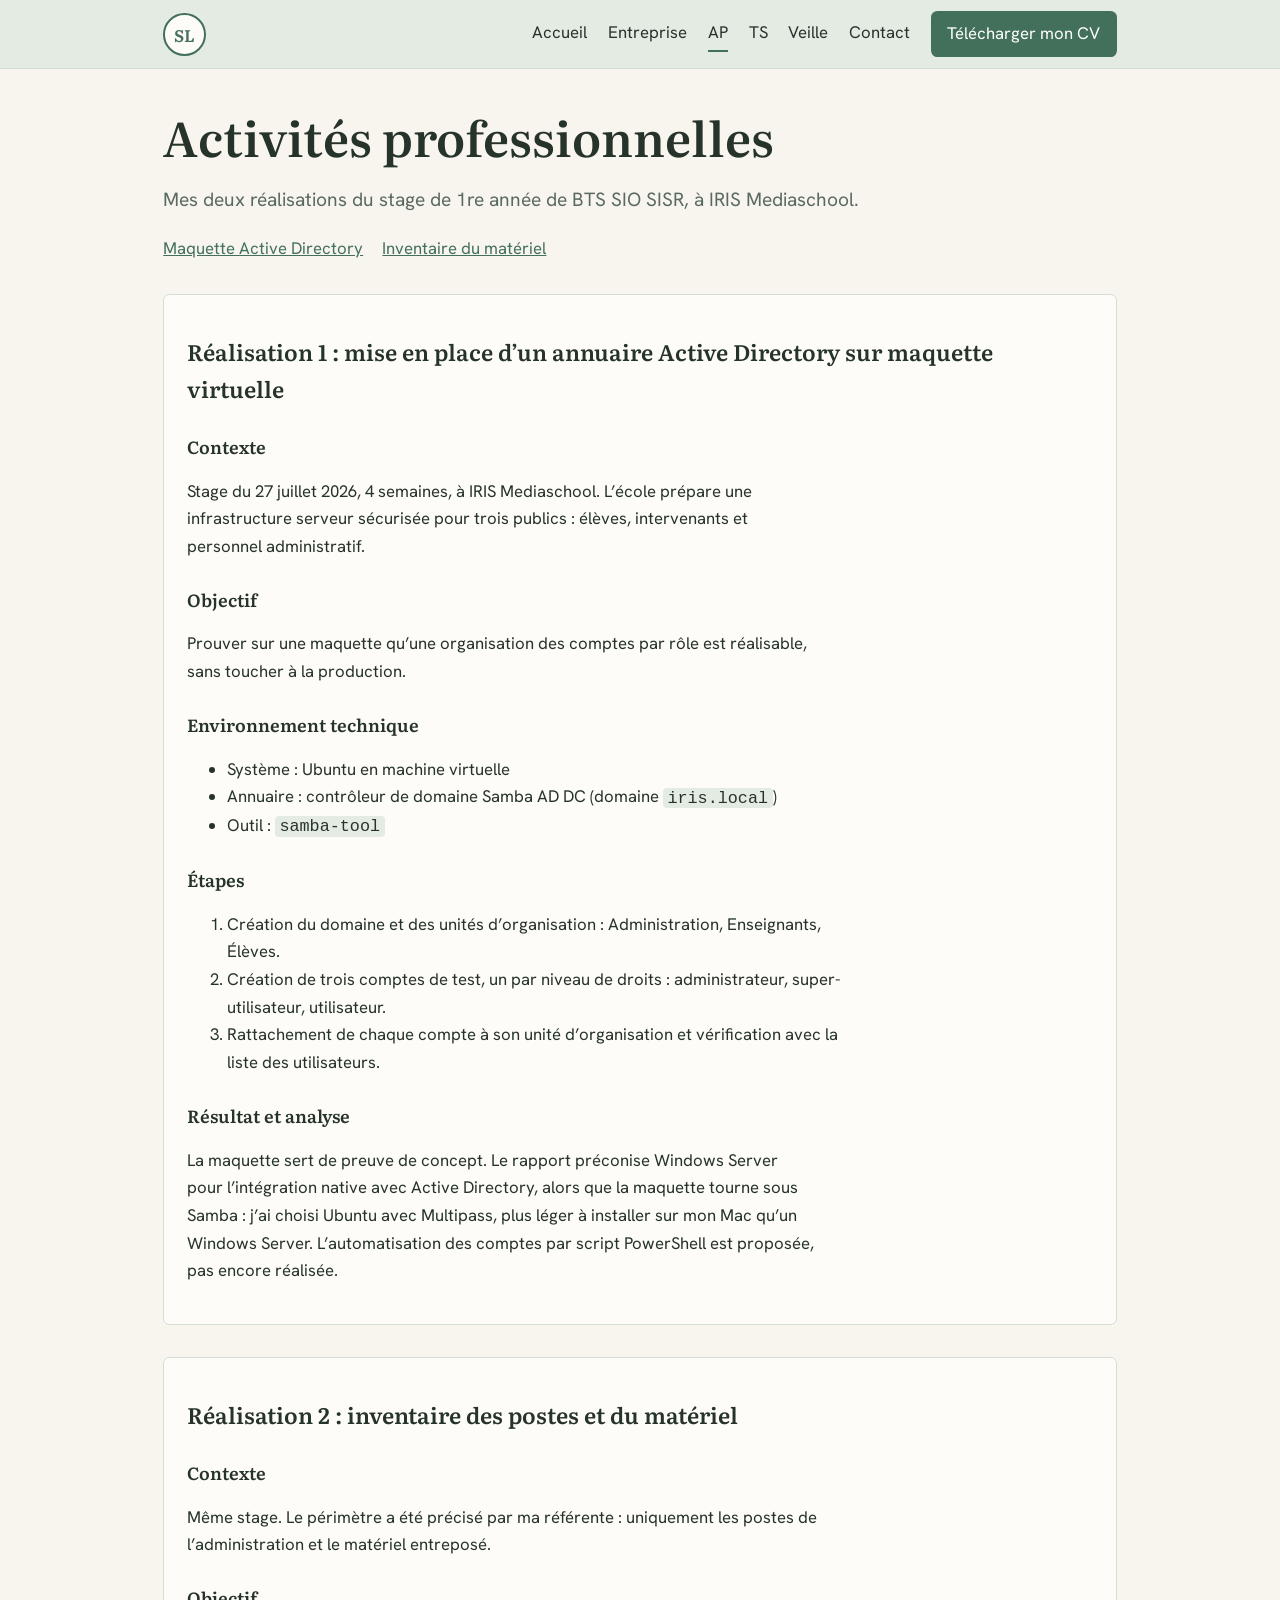
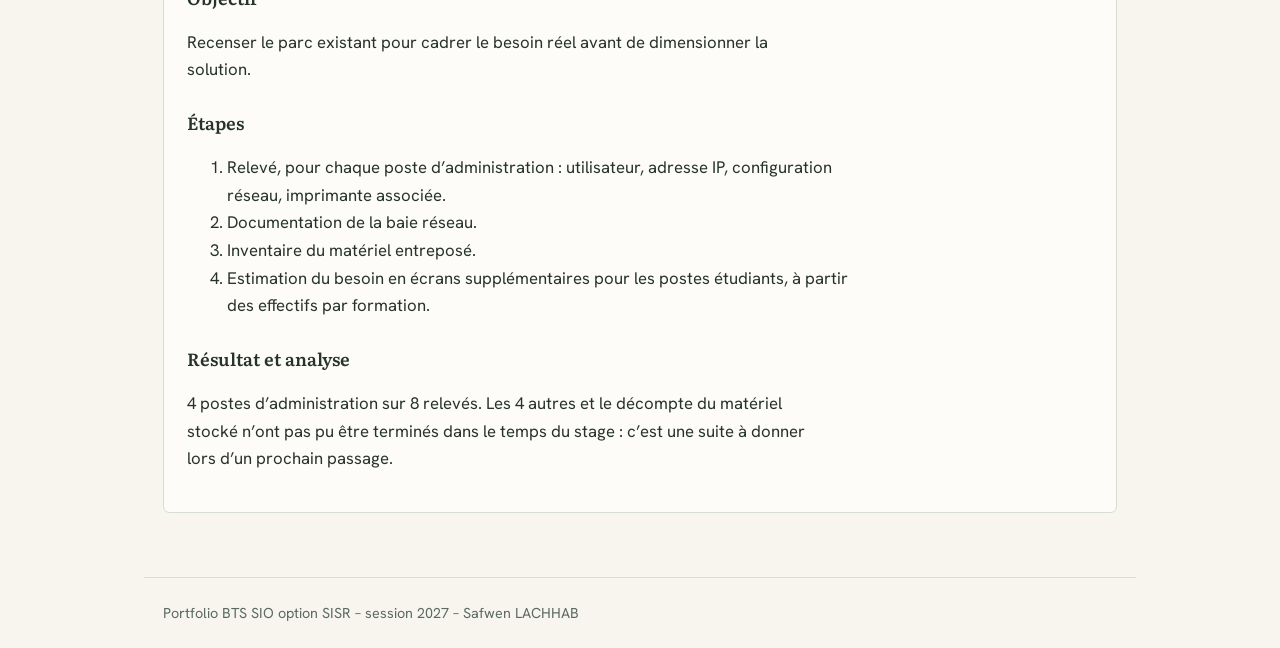
==== ap.html @ d820e356 "Add files via upload" ====
<!DOCTYPE html>
<html lang="fr">
<head>
<meta charset="utf-8">
<meta name="viewport" content="width=device-width, initial-scale=1">
<title>Activités professionnelles – Safwen LACHHAB</title>
<link rel="preconnect" href="https://fonts.googleapis.com">
<link rel="preconnect" href="https://fonts.gstatic.com" crossorigin>
<link href="https://fonts.googleapis.com/css2?family=Hanken+Grotesk:wght@400;600&family=Literata:wght@500;600&display=swap" rel="stylesheet">
<link rel="stylesheet" href="style.css">
</head>
<body>
<header class="top"><div class="bar">
<a class="logo" href="index.html" aria-label="Safwen Lachhab, accueil">SL</a>
<button class="burger" aria-expanded="false" aria-controls="menu">Menu</button>
<nav id="menu" aria-label="Navigation principale">
<a href="index.html">Accueil</a>
<a href="entreprise.html">Entreprise</a>
<a href="ap.html" aria-current="page">AP</a>
<a href="ts.html">TS</a>
<a href="veille.html">Veille</a>
<a href="contact.html">Contact</a>
<a class="cv" href="docs/cv.pdf" download>Télécharger mon CV</a>
</nav></div></header>
<main>
<h1>Activités professionnelles</h1>
<p class="lead">Mes deux réalisations du stage de 1re année de BTS SIO SISR, à IRIS Mediaschool.</p>
<p class="sommaire"><a href="#realisation-1">Maquette Active Directory</a><a href="#realisation-2">Inventaire du matériel</a></p>
<section class="bloc" id="realisation-1">
<h2>Réalisation 1 : mise en place d’un annuaire Active Directory sur maquette virtuelle</h2>
<h3>Contexte</h3><p>Stage du 27 juillet 2026, 4 semaines, à IRIS Mediaschool. L’école prépare une infrastructure serveur sécurisée pour trois publics : élèves, intervenants et personnel administratif.</p>
<h3>Objectif</h3><p>Prouver sur une maquette qu’une organisation des comptes par rôle est réalisable, sans toucher à la production.</p>
<h3>Environnement technique</h3>
<ul><li>Système : Ubuntu en machine virtuelle</li><li>Annuaire : contrôleur de domaine Samba AD DC (domaine <code>iris.local</code>)</li><li>Outil : <code>samba-tool</code></li></ul>
<h3>Étapes</h3><ol><li>Création du domaine et des unités d’organisation : Administration, Enseignants, Élèves.</li><li>Création de trois comptes de test, un par niveau de droits : administrateur, super-utilisateur, utilisateur.</li><li>Rattachement de chaque compte à son unité d’organisation et vérification avec la liste des utilisateurs.</li></ol>
<h3>Résultat et analyse</h3><p>La maquette sert de preuve de concept. Le rapport préconise Windows Server pour l’intégration native avec Active Directory, alors que la maquette tourne sous Samba : j’ai choisi Ubuntu avec Multipass, plus léger à installer sur mon Mac qu’un Windows Server. L’automatisation des comptes par script PowerShell est proposée, pas encore réalisée.</p>
<!-- À AJOUTER : lien vers une procédure PDF anonymisée -->
</section>
<section class="bloc" id="realisation-2">
<h2>Réalisation 2 : inventaire des postes et du matériel</h2>
<h3>Contexte</h3><p>Même stage. Le périmètre a été précisé par ma référente : uniquement les postes de l’administration et le matériel entreposé.</p>
<h3>Objectif</h3><p>Recenser le parc existant pour cadrer le besoin réel avant de dimensionner la solution.</p>
<h3>Étapes</h3><ol><li>Relevé, pour chaque poste d’administration : utilisateur, adresse IP, configuration réseau, imprimante associée.</li><li>Documentation de la baie réseau.</li><li>Inventaire du matériel entreposé.</li><li>Estimation du besoin en écrans supplémentaires pour les postes étudiants, à partir des effectifs par formation.</li></ol>
<h3>Résultat et analyse</h3><p>4 postes d’administration sur 8 relevés. Les 4 autres et le décompte du matériel stocké n’ont pas pu être terminés dans le temps du stage : c’est une suite à donner lors d’un prochain passage.</p>
</section>
</main>
<footer>Portfolio BTS SIO option SISR – session 2027 – Safwen LACHHAB<!-- À MODIFIER : ajouter le n° de candidat si demandé --></footer>
<script src="script.js"></script>
</body>
</html>
---- style.css ----
:root{--bg:#F7F5EE;--panel:#FDFCF8;--ink:#26332B;--mute:#5A6A5F;--line:#D6DDD2;--accent:#43705A;--soft:#E4EBE3;--err:#B3261E}
*{box-sizing:border-box}html{scroll-padding-top:5rem}
body{margin:0;background:var(--bg);color:var(--ink);font:1.05rem/1.65 "Hanken Grotesk",system-ui,sans-serif}
a{color:var(--accent)}a:focus-visible,button:focus-visible,input:focus-visible,textarea:focus-visible{outline:3px solid var(--accent);outline-offset:2px}
.top{background:var(--soft);border-bottom:1px solid var(--line);position:sticky;top:0;z-index:5}
.bar{max-width:62rem;margin:auto;padding:.7rem 1.2rem;display:flex;align-items:center;gap:1rem;flex-wrap:wrap}
.logo{width:2.7rem;height:2.7rem;border:2px solid var(--accent);border-radius:50%;display:grid;place-items:center;font:600 1.05rem "Literata",serif;color:var(--accent);text-decoration:none;background:var(--panel)}
nav{display:flex;align-items:center;gap:.3rem 1.3rem;flex-wrap:wrap;margin-left:auto}
nav a{color:var(--ink);text-decoration:none;padding:.2rem 0;border-bottom:2px solid transparent}
nav a:hover,nav a[aria-current]{border-color:var(--accent)}
nav a.cv,.btn.solid{background:var(--accent);color:#fff;padding:.45rem .9rem;border:2px solid var(--accent);border-radius:.4rem;font:inherit;cursor:pointer}
.burger{display:none;margin-left:auto;font:inherit;padding:.4rem .8rem;border:2px solid var(--accent);background:var(--panel);color:var(--accent);border-radius:.4rem;cursor:pointer}
main{max-width:62rem;margin:auto;padding:2.5rem 1.2rem 4rem}
h1,h2,h3{font-family:"Literata",serif;font-weight:600}
h1{font-size:clamp(2rem,5vw,3rem);line-height:1.15;margin:0 0 .6rem}
h2{font-size:1.4rem;margin:2.4rem 0 .6rem}h3{font-size:1.1rem;margin:1.5rem 0 .3rem}
p,li{max-width:70ch}.lead{font-size:1.2rem;color:var(--mute)}
.grid{display:grid;gap:1rem;grid-template-columns:repeat(auto-fit,minmax(15rem,1fr))}
.card{display:block;background:var(--panel);border:1px solid var(--line);border-left:4px solid var(--accent);border-radius:.4rem;padding:1rem 1.2rem;color:inherit;text-decoration:none}
.card:hover{background:var(--soft)}.card strong{display:block}.card span{color:var(--mute);font-size:.95rem}
.bloc{background:var(--panel);border:1px solid var(--line);border-radius:.4rem;padding:0 1.4rem 1.4rem;margin-top:2rem}
.sommaire{display:flex;gap:1.2rem;flex-wrap:wrap}
.wrap{overflow-x:auto}table{border-collapse:collapse;width:100%;min-width:34rem;background:var(--panel)}
th,td{border:1px solid var(--line);padding:.55rem .7rem;text-align:left;vertical-align:top}th{background:var(--soft)}
.actions{display:flex;gap:.8rem;flex-wrap:wrap}
.btn{display:inline-block;padding:.45rem .9rem;border:2px solid var(--accent);border-radius:.4rem;color:var(--accent);text-decoration:none;background:var(--panel)}
.btn:hover{background:var(--soft)}.btn.solid:hover{background:#355a49}
.pdf{width:100%;height:70vh;border:1px solid var(--line);background:var(--panel)}
form{max-width:36rem}label{display:block;font-weight:600;margin-bottom:.2rem}
input[type=text],input[type=email],input[type=tel],textarea{width:100%;font:inherit;padding:.6rem .7rem;border:2px solid var(--line);border-radius:.4rem;background:var(--panel);color:var(--ink)}
input[aria-invalid=true],textarea[aria-invalid=true]{border-color:var(--err)}
.err{display:block;color:var(--err);font-size:.92rem;min-height:1.3em}
.trap{position:absolute;left:-9999px}#statut{font-weight:600}#statut.ok{color:var(--accent)}#statut.ko{color:var(--err)}
footer{max-width:62rem;margin:auto;padding:1.5rem 1.2rem;color:var(--mute);font-size:.9rem;border-top:1px solid var(--line)}
@media(max-width:820px){.burger{display:block}nav{display:none;width:100%;flex-direction:column;align-items:flex-start;padding:.6rem 0}nav.open{display:flex}nav a.cv{margin-top:.4rem}}

.synth{min-width:66rem;font-size:.9rem}.synth th{font-size:.82rem}.synth td.ck{text-align:center;color:var(--accent);font-weight:600}
.synth tr.sec th{background:var(--panel);text-align:left;font-size:.95rem}.sr{position:absolute;left:-9999px}
code{background:var(--soft);padding:.05rem .3rem;border-radius:.25rem}
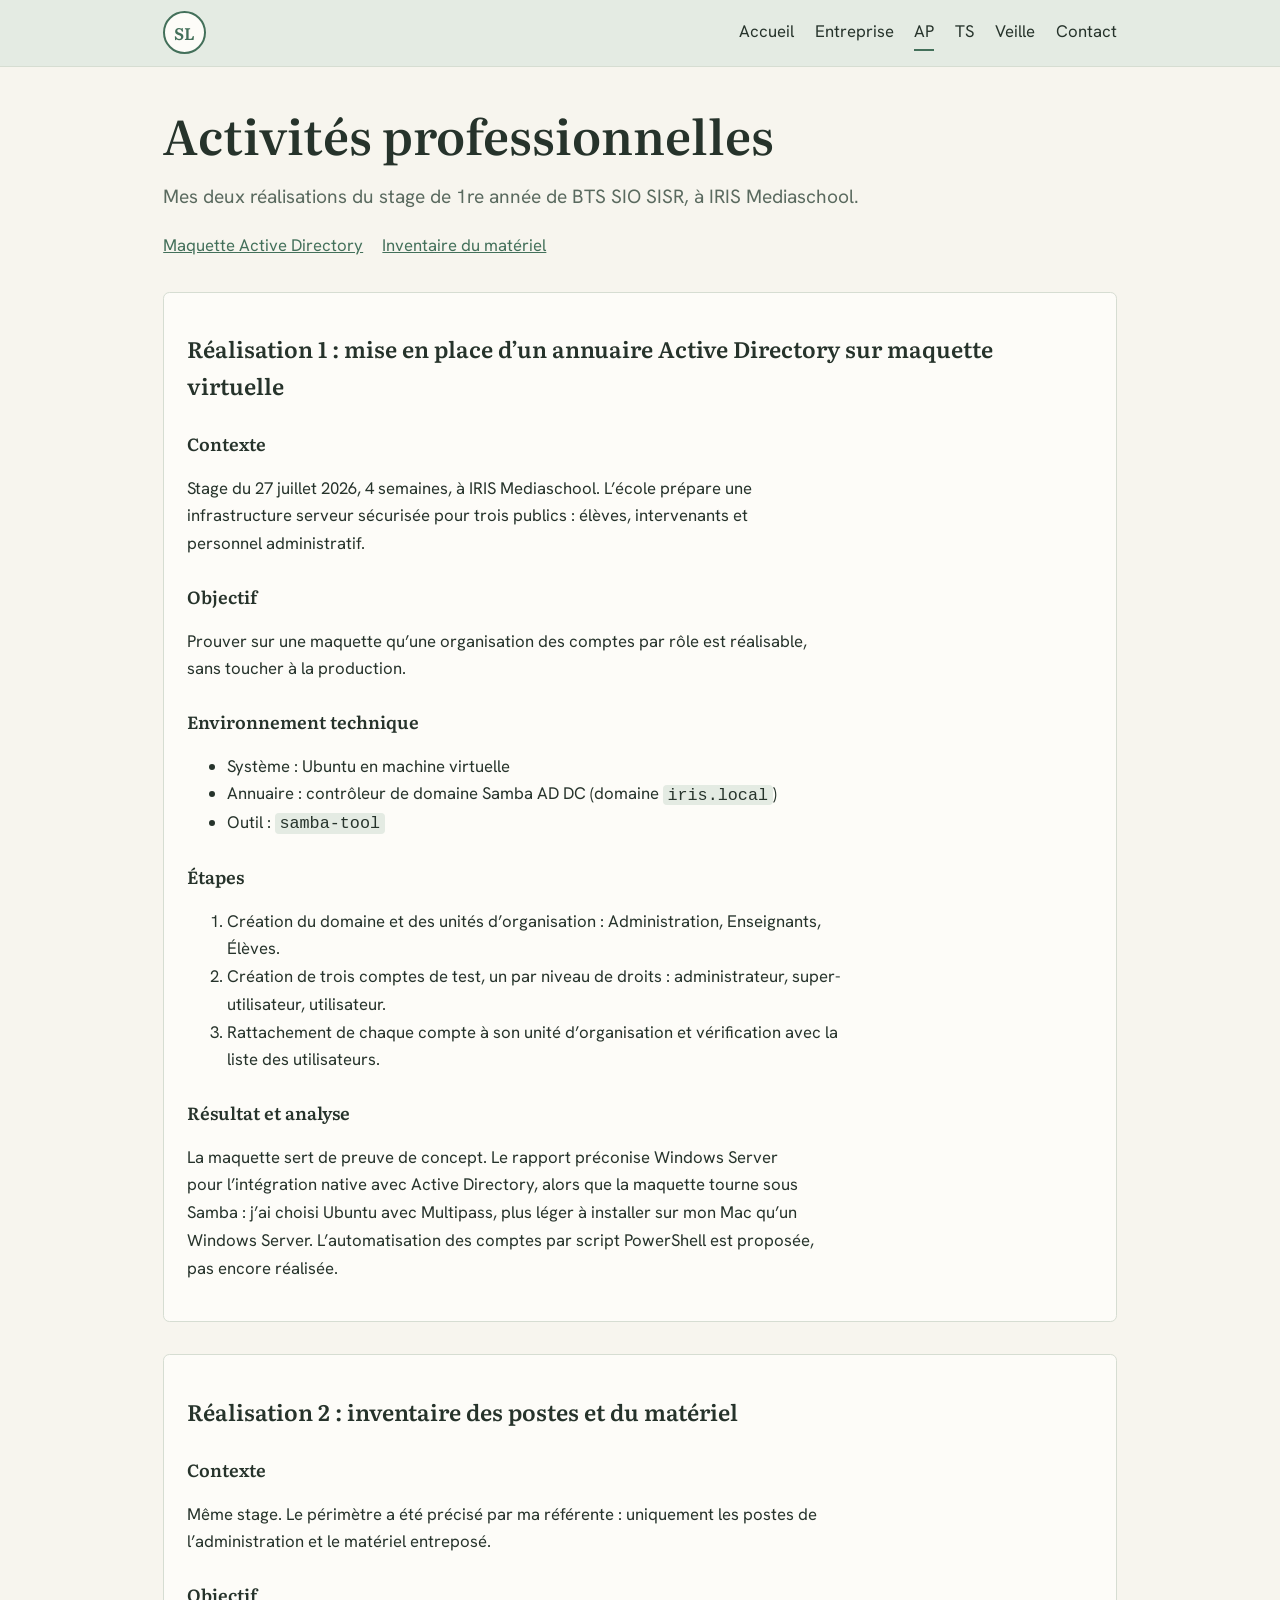
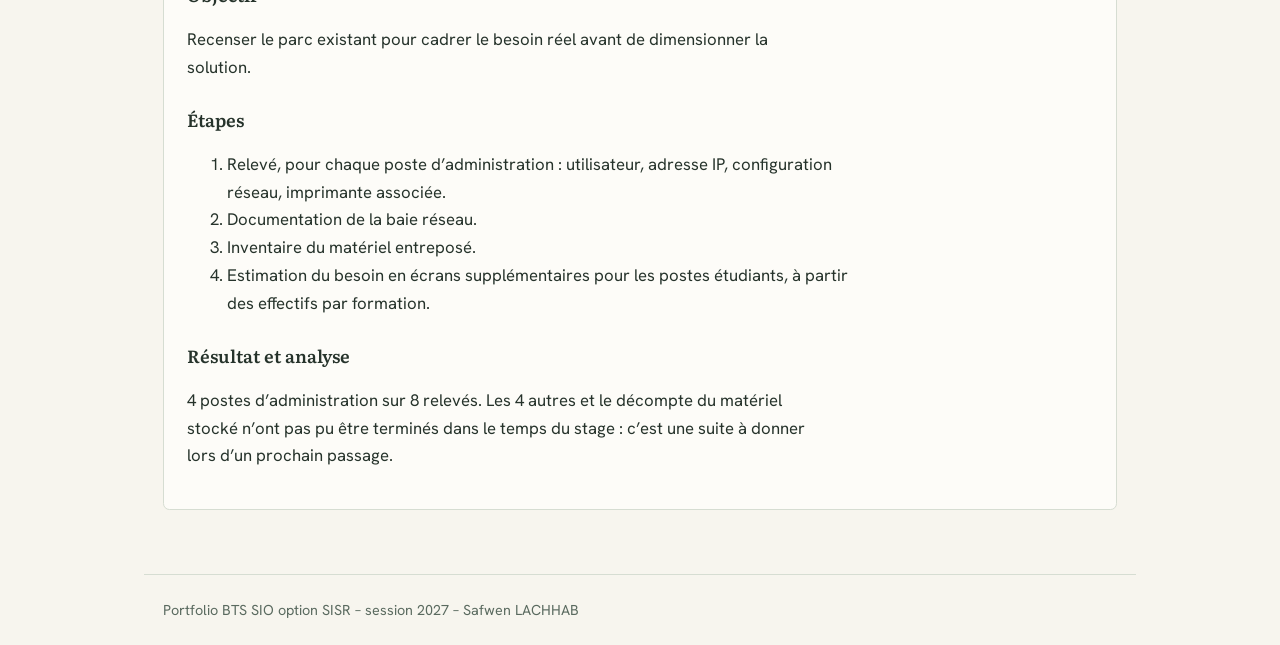
==== commit 0e042748: "Add files via upload" ====
--- a/ap.html
+++ b/ap.html
@@ -20,7 +20,6 @@
 <a href="ts.html">TS</a>
 <a href="veille.html">Veille</a>
 <a href="contact.html">Contact</a>
-<a class="cv" href="docs/cv.pdf" download>Télécharger mon CV</a>
 </nav></div></header>
 <main>
 <h1>Activités professionnelles</h1>
